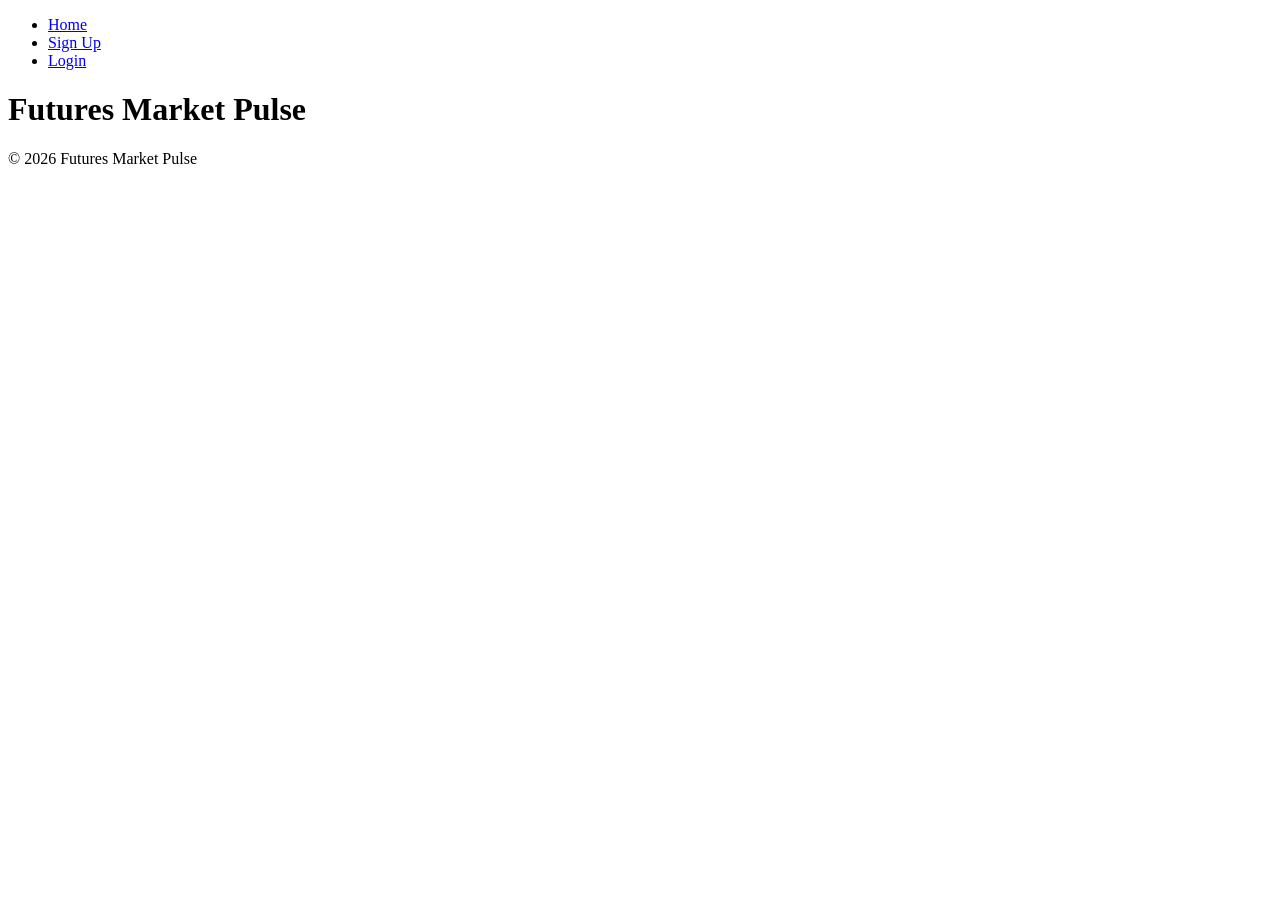
==== index.html @ 83f6058b "I added a login page, sign up page, and home page. Linked them all together. Added a checkbox to the" ====
<!DOCTYPE html>
<html lang="en">
<head>
    <meta charset="UTF-8">
    <meta name="viewport" content="width=device-width, initial-scale=1.0">
    <title>Index</title>
</head>
<body>
    <header>
        <nav>
            <ul>
            <li><a href="index.html">Home</a></li>
                <li><a href="signup.html">Sign Up</a></li>
                <li><a href="login.html">Login</a></li>
             </ul>
        </nav>
    </header>
    <main>
        <h1>Futures Market Pulse</h1>
    </main>
    <footer>
       <p>© 2026 Futures Market Pulse</p>  
    </footer>
</body>
</html>
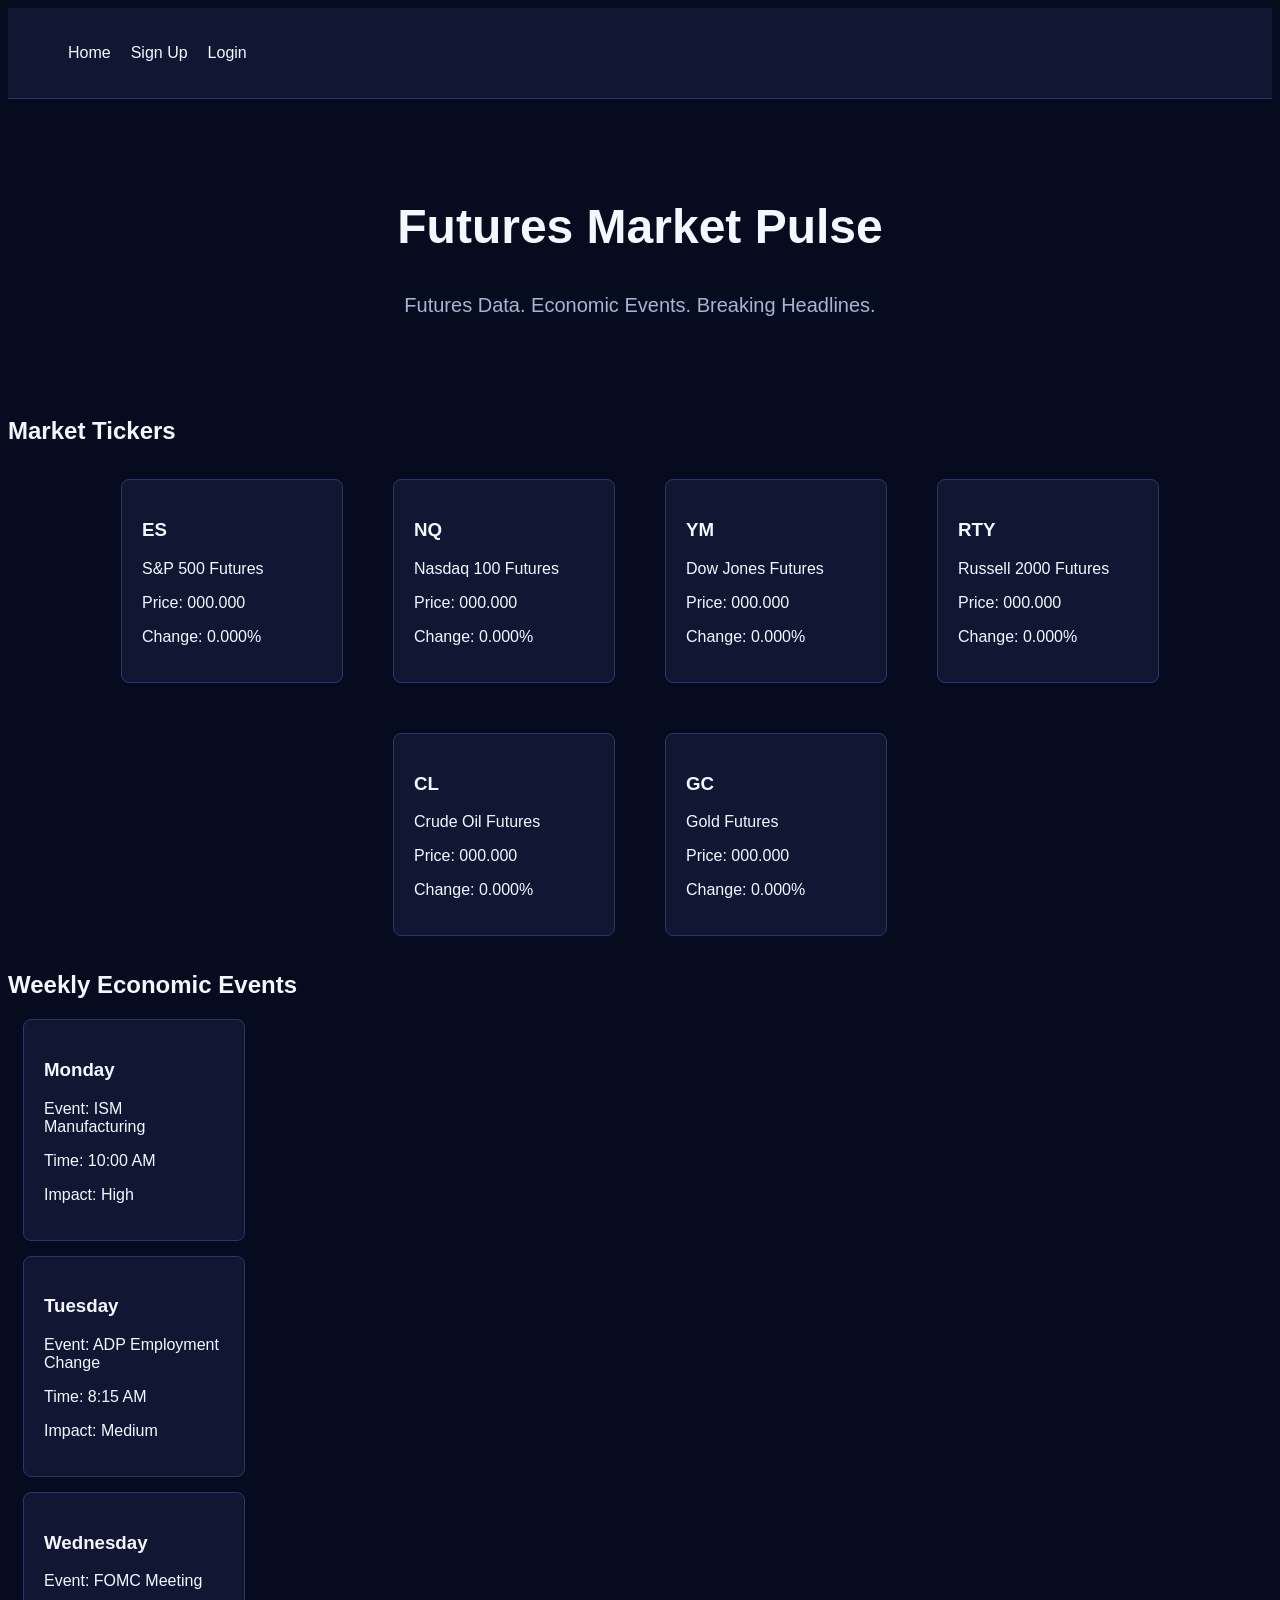
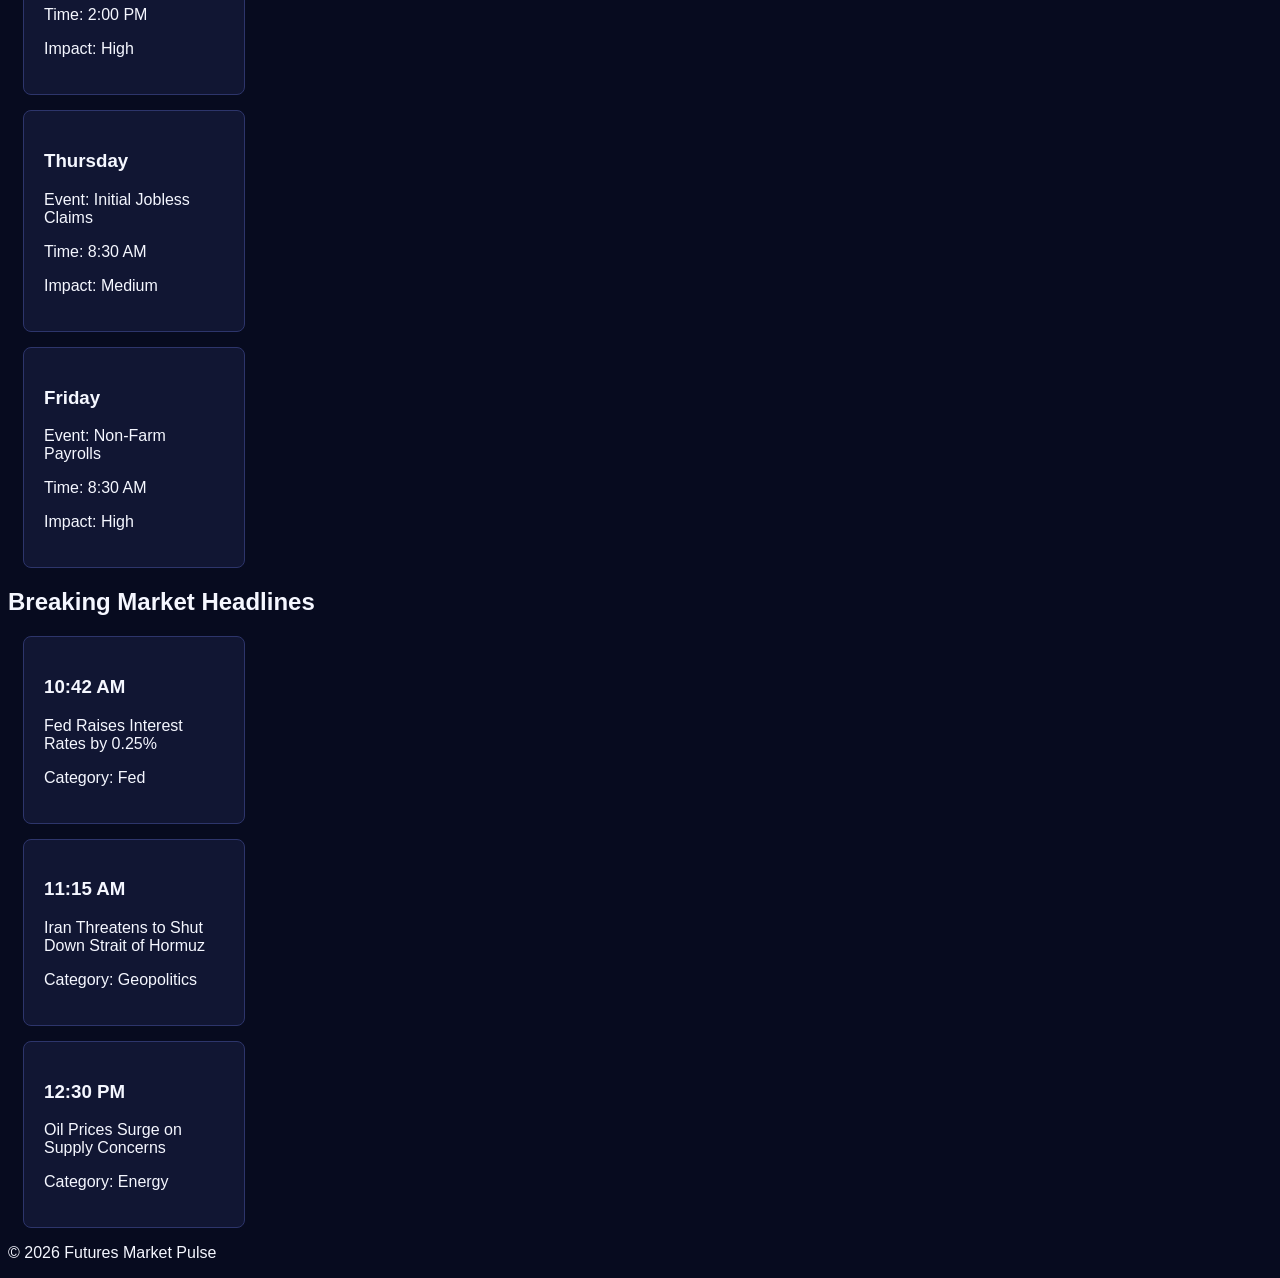
==== commit c2da23ec: "added sections and generic containers to my HTML code. I then added styling with CSS to my website. " ====
--- a/index.html
+++ b/index.html
@@ -4,19 +4,115 @@
     <meta charset="UTF-8">
     <meta name="viewport" content="width=device-width, initial-scale=1.0">
     <title>Index</title>
+    <link rel="stylesheet" href="styles.css">
 </head>
 <body>
     <header>
         <nav>
             <ul>
-            <li><a href="index.html">Home</a></li>
+                <li><a href="index.html">Home</a></li>
                 <li><a href="signup.html">Sign Up</a></li>
                 <li><a href="login.html">Login</a></li>
-             </ul>
+            </ul>
         </nav>
     </header>
     <main>
-        <h1>Futures Market Pulse</h1>
+        <section class="hero">
+            <h1>Futures Market Pulse</h1>
+            <p>Futures Data. Economic Events. Breaking Headlines.</p>
+        </section>
+        <section>
+            <h2>Market Tickers</h2>
+            <div class="card-container">
+                <div class="card">
+                    <h3>ES</h3>
+                    <p>S&P 500 Futures</p>
+                    <p>Price: 000.000</p>
+                    <p>Change: 0.000%</p>
+                </div>
+                <div class="card">
+                    <h3>NQ</h3>
+                    <p>Nasdaq 100 Futures</p>
+                    <p>Price: 000.000</p>
+                    <p>Change: 0.000%</p>
+                </div>
+                <div class="card">
+                    <h3>YM</h3>
+                    <p>Dow Jones Futures</p>
+                    <p>Price: 000.000</p>
+                    <p>Change: 0.000%</p>
+                </div>
+                <div class="card">
+                    <h3>RTY</h3>
+                    <p>Russell 2000 Futures</p>
+                    <p>Price: 000.000</p>
+                    <p>Change: 0.000%</p>
+                </div>
+                <div class="card">
+                    <h3>CL</h3>
+                    <p>Crude Oil Futures</p>
+                    <p>Price: 000.000</p>
+                    <p>Change: 0.000%</p>
+                </div>
+                <div class="card">
+                    <h3>GC</h3>
+                    <p>Gold Futures</p>
+                    <p>Price: 000.000</p>
+                    <p>Change: 0.000%</p>
+                </div>
+            </div>
+        </section>
+        <section>
+            <h2>Weekly Economic Events</h2>
+                <div class="card">
+                    <h3>Monday</h3>
+                    <p>Event: ISM Manufacturing</p>
+                    <p>Time: 10:00 AM</p>
+                    <p>Impact: High</p>
+                </div>
+                <div class="card">
+                    <h3>Tuesday</h3>
+                    <p>Event: ADP Employment Change</p>
+                    <p>Time: 8:15 AM</p>
+                    <p>Impact: Medium</p>
+                </div>
+                <div class="card">
+                    <h3>Wednesday</h3>
+                    <p>Event: FOMC Meeting</p>
+                    <p>Time: 2:00 PM</p>
+                    <p>Impact: High</p>
+                </div>
+                <div class="card">
+                    <h3>Thursday</h3>
+                    <p>Event: Initial Jobless Claims</p>
+                    <p>Time: 8:30 AM</p>
+                    <p>Impact: Medium</p>
+                </div>
+                <div class="card">
+                    <h3>Friday</h3>
+                    <p>Event: Non-Farm Payrolls</p>
+                    <p>Time: 8:30 AM</p>
+                    <p>Impact: High</p>
+                </div>
+        </section>
+        <section>
+            <h2>Breaking Market Headlines</h2>
+                <div class="card">
+                    <h3>10:42 AM</h3>
+                    <p>Fed Raises Interest Rates by 0.25%</p>
+                    <p>Category: Fed</p>
+                </div>
+                <div class="card">
+                    <h3>11:15 AM</h3>
+                    <p>Iran Threatens to Shut Down Strait of Hormuz</p>
+                    <p>Category: Geopolitics</p>
+                </div>
+                <div class="card">
+                    <h3>12:30 PM</h3>
+                    <p>Oil Prices Surge on Supply Concerns</p>
+                    <p>Category: Energy</p>
+                </div>
+        </section>
     </main>
     <footer>
        <p>© 2026 Futures Market Pulse</p>  
--- a/styles.css
+++ b/styles.css
@@ -0,0 +1,45 @@
+body {
+    background-color: #070B1F;
+    font-family: 'Arial', sans-serif;
+    color: #F5F7FF;
+}
+nav ul {
+    display: flex;
+    list-style-type: none;
+    gap: 20px;
+}
+nav a {   
+     color: #F5F7FF;
+    text-decoration: none;
+}
+header {
+    background-color: #111633;
+    padding: 20px;
+    border-bottom: 1px solid #2D356B;
+}
+.hero {
+    text-align: center;
+    padding: 60px 20px;
+}
+.hero h1 {
+    font-size: 48px;
+    color: #F5F7FF;
+}
+.hero p {
+    font-size: 20px;
+    color: #AAB3D6;
+}
+.card {
+    background-color: #111633;
+    border: 1px solid #2D356B;
+    padding: 20px;
+    margin: 15px;
+    border-radius: 8px;
+    width: 180px;
+}
+.card-container {
+    display: flex;
+    gap: 20px;
+    flex-wrap: wrap;
+    justify-content: center;
+}
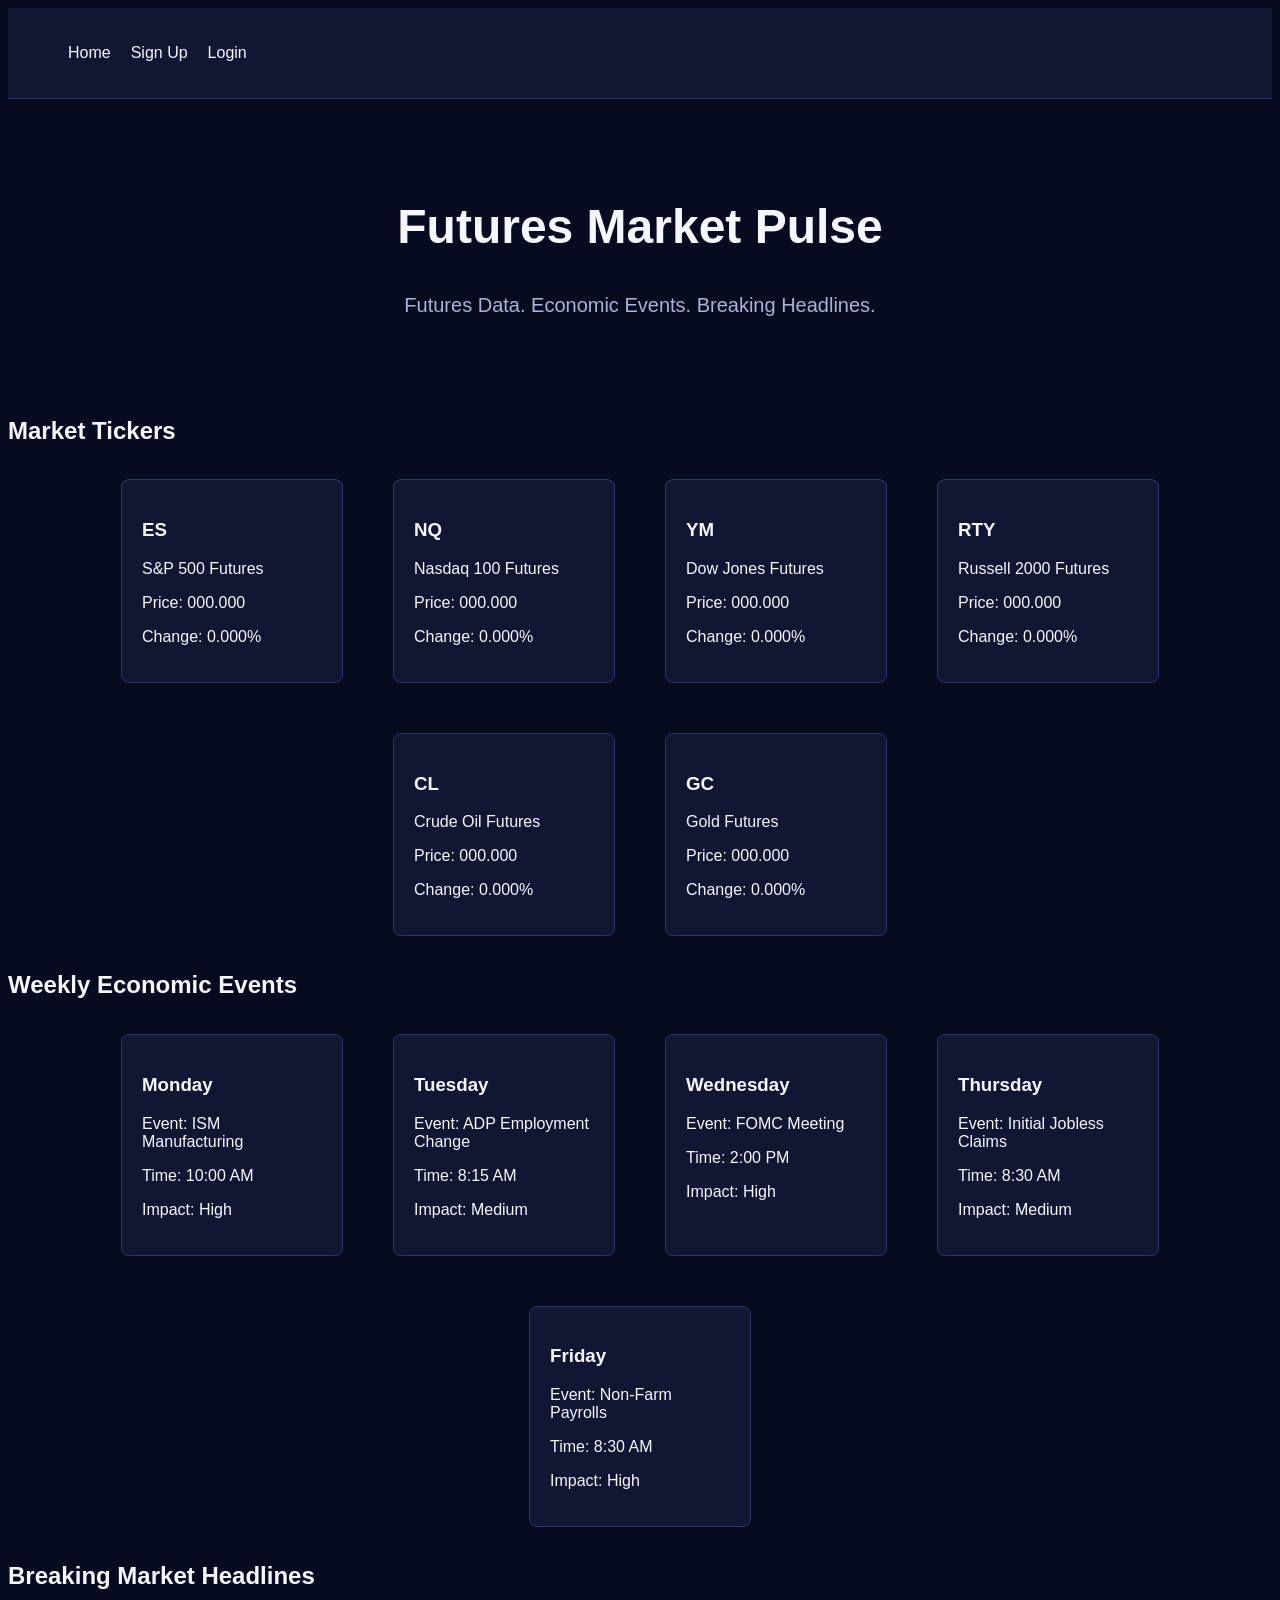
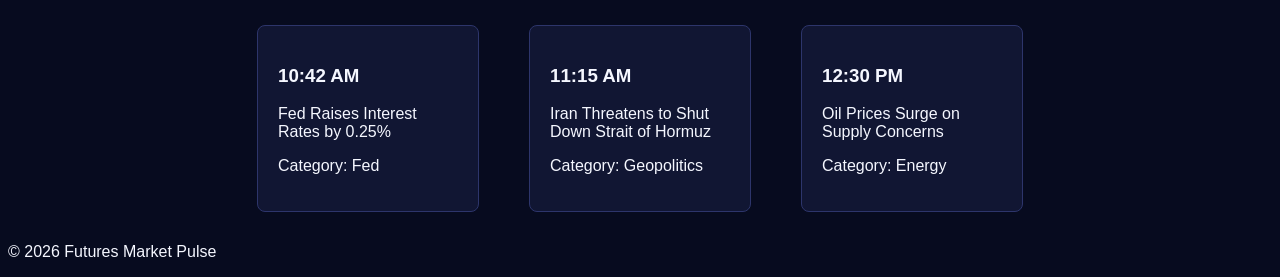
==== commit 167345dc: "added cards to my webesite" ====
--- a/index.html
+++ b/index.html
@@ -64,6 +64,7 @@
         </section>
         <section>
             <h2>Weekly Economic Events</h2>
+                <div class="card-container">
                 <div class="card">
                     <h3>Monday</h3>
                     <p>Event: ISM Manufacturing</p>
@@ -94,9 +95,11 @@
                     <p>Time: 8:30 AM</p>
                     <p>Impact: High</p>
                 </div>
+                </div>
         </section>
         <section>
             <h2>Breaking Market Headlines</h2>
+                <div class="card-container">
                 <div class="card">
                     <h3>10:42 AM</h3>
                     <p>Fed Raises Interest Rates by 0.25%</p>
@@ -112,6 +115,7 @@
                     <p>Oil Prices Surge on Supply Concerns</p>
                     <p>Category: Energy</p>
                 </div>
+                </div>
         </section>
     </main>
     <footer>
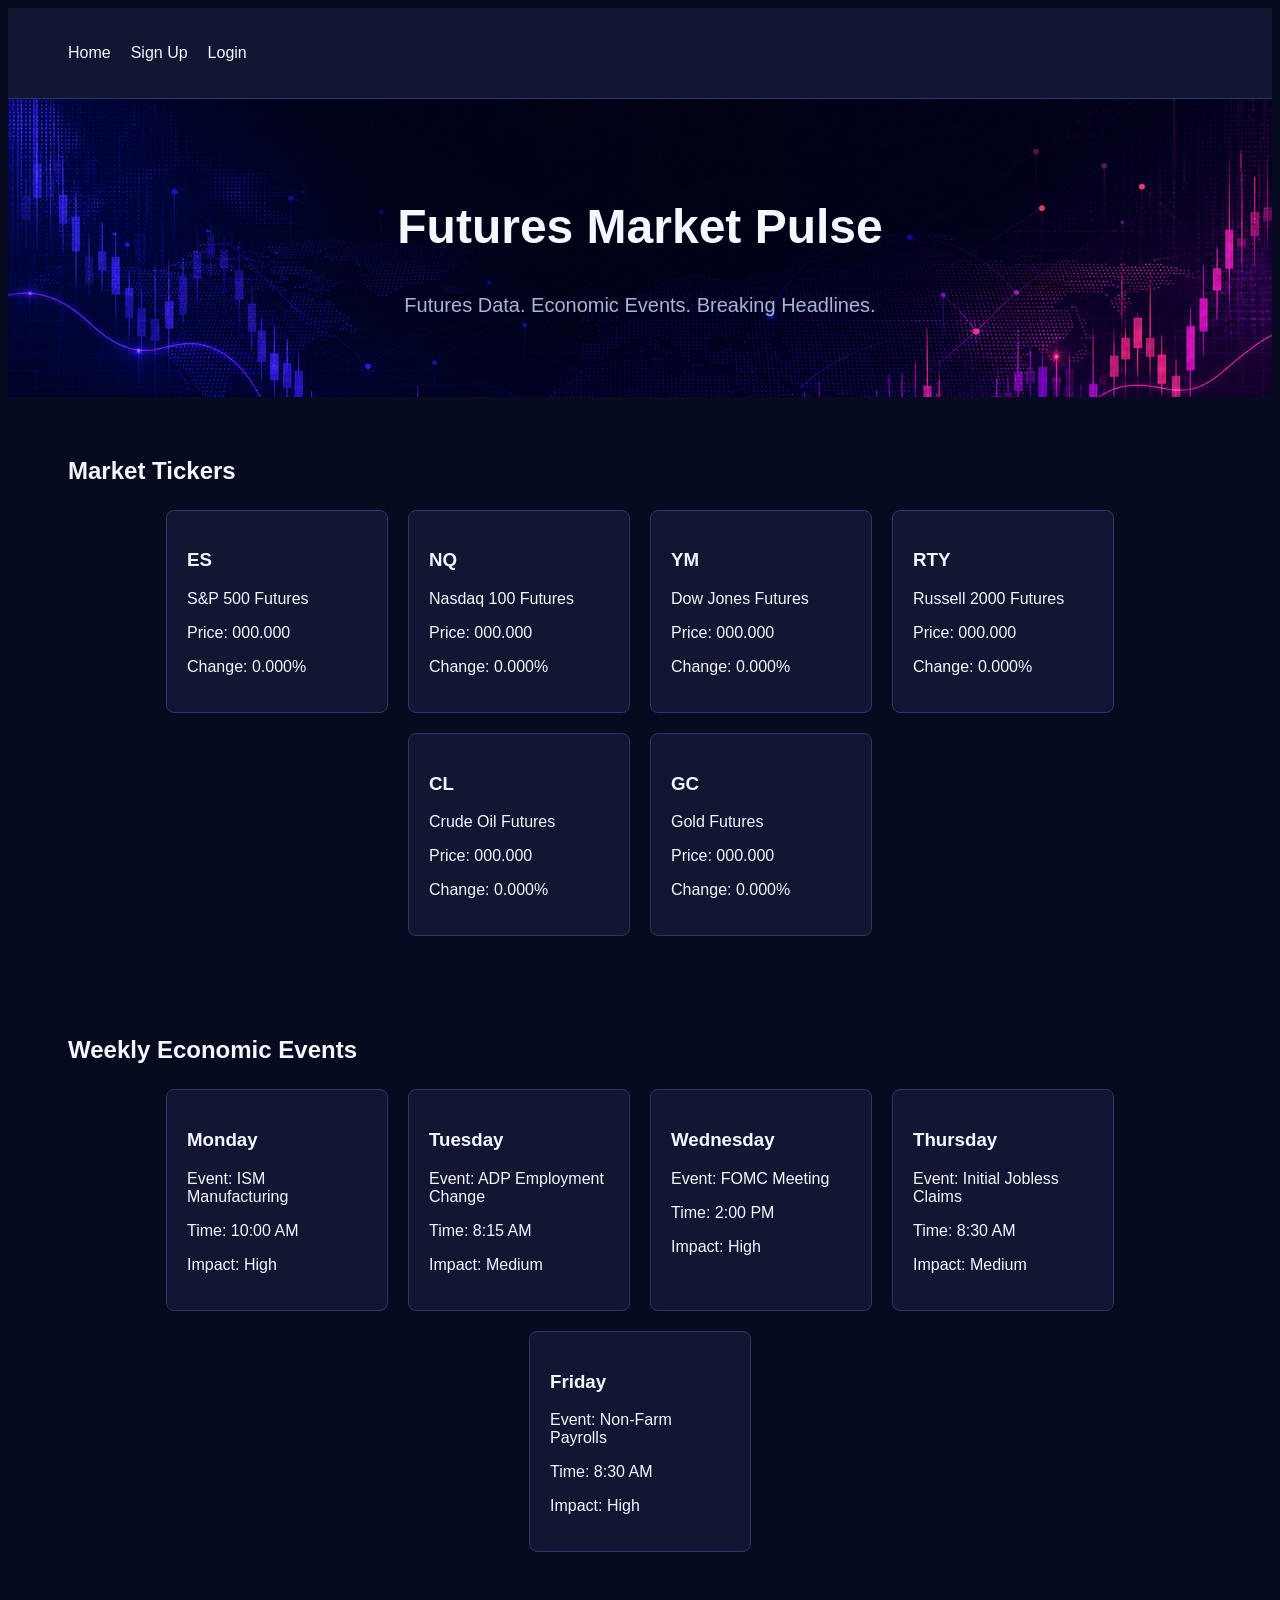
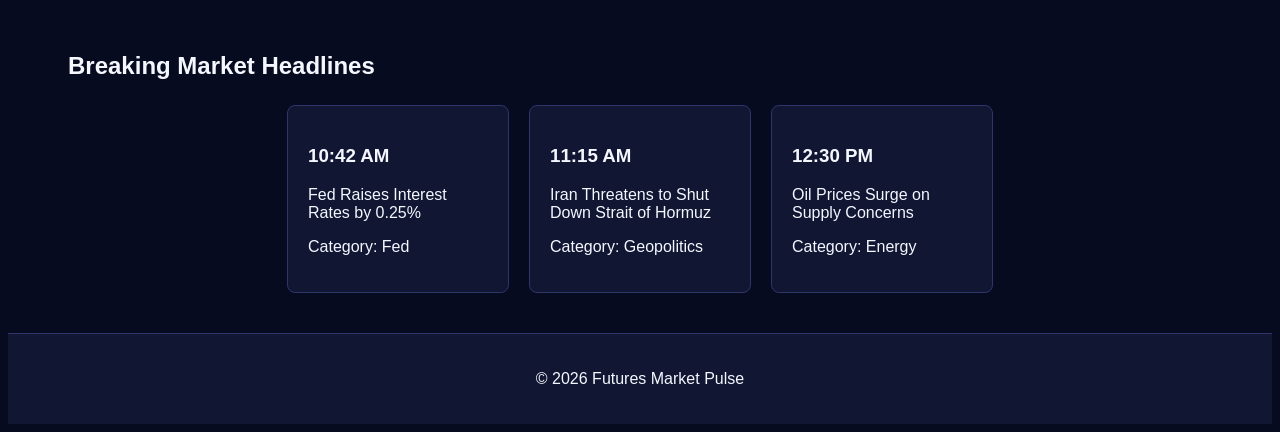
==== commit 2cc95b67: "added some image to the hero section of my page. Centered my login/sign up page." ====
--- a/index.html
+++ b/index.html
@@ -21,7 +21,7 @@
             <h1>Futures Market Pulse</h1>
             <p>Futures Data. Economic Events. Breaking Headlines.</p>
         </section>
-        <section>
+        <section class="content-section">
             <h2>Market Tickers</h2>
             <div class="card-container">
                 <div class="card">
@@ -62,7 +62,7 @@
                 </div>
             </div>
         </section>
-        <section>
+        <section class="content-section">
             <h2>Weekly Economic Events</h2>
                 <div class="card-container">
                 <div class="card">
@@ -97,7 +97,7 @@
                 </div>
                 </div>
         </section>
-        <section>
+        <section class="content-section">
             <h2>Breaking Market Headlines</h2>
                 <div class="card-container">
                 <div class="card">
--- a/styles.css
+++ b/styles.css
@@ -20,6 +20,9 @@
 .hero {
     text-align: center;
     padding: 60px 20px;
+    background-image: url("Images/hero-background.png");
+    background-size: cover;
+    background-position: center;
 }
 .hero h1 {
     font-size: 48px;
@@ -33,7 +36,6 @@
     background-color: #111633;
     border: 1px solid #2D356B;
     padding: 20px;
-    margin: 15px;
     border-radius: 8px;
     width: 180px;
 }
@@ -42,4 +44,24 @@
     gap: 20px;
     flex-wrap: wrap;
     justify-content: center;
+}
+.content-section {
+    padding: 40px 60px;
+}
+.content-section h2 {
+    margin-bottom: 25px;
+}
+footer {
+    background-color: #111633;
+    padding: 20px;
+    border-top: 1px solid #2D356B;
+    text-align: center;
+}
+.auth-form{
+    background-color: #111633;
+    border: 1px solid #2D356B;
+    padding: 20px;
+    border-radius: 8px;
+    max-width: 400px;
+    margin: 40px auto;
 }
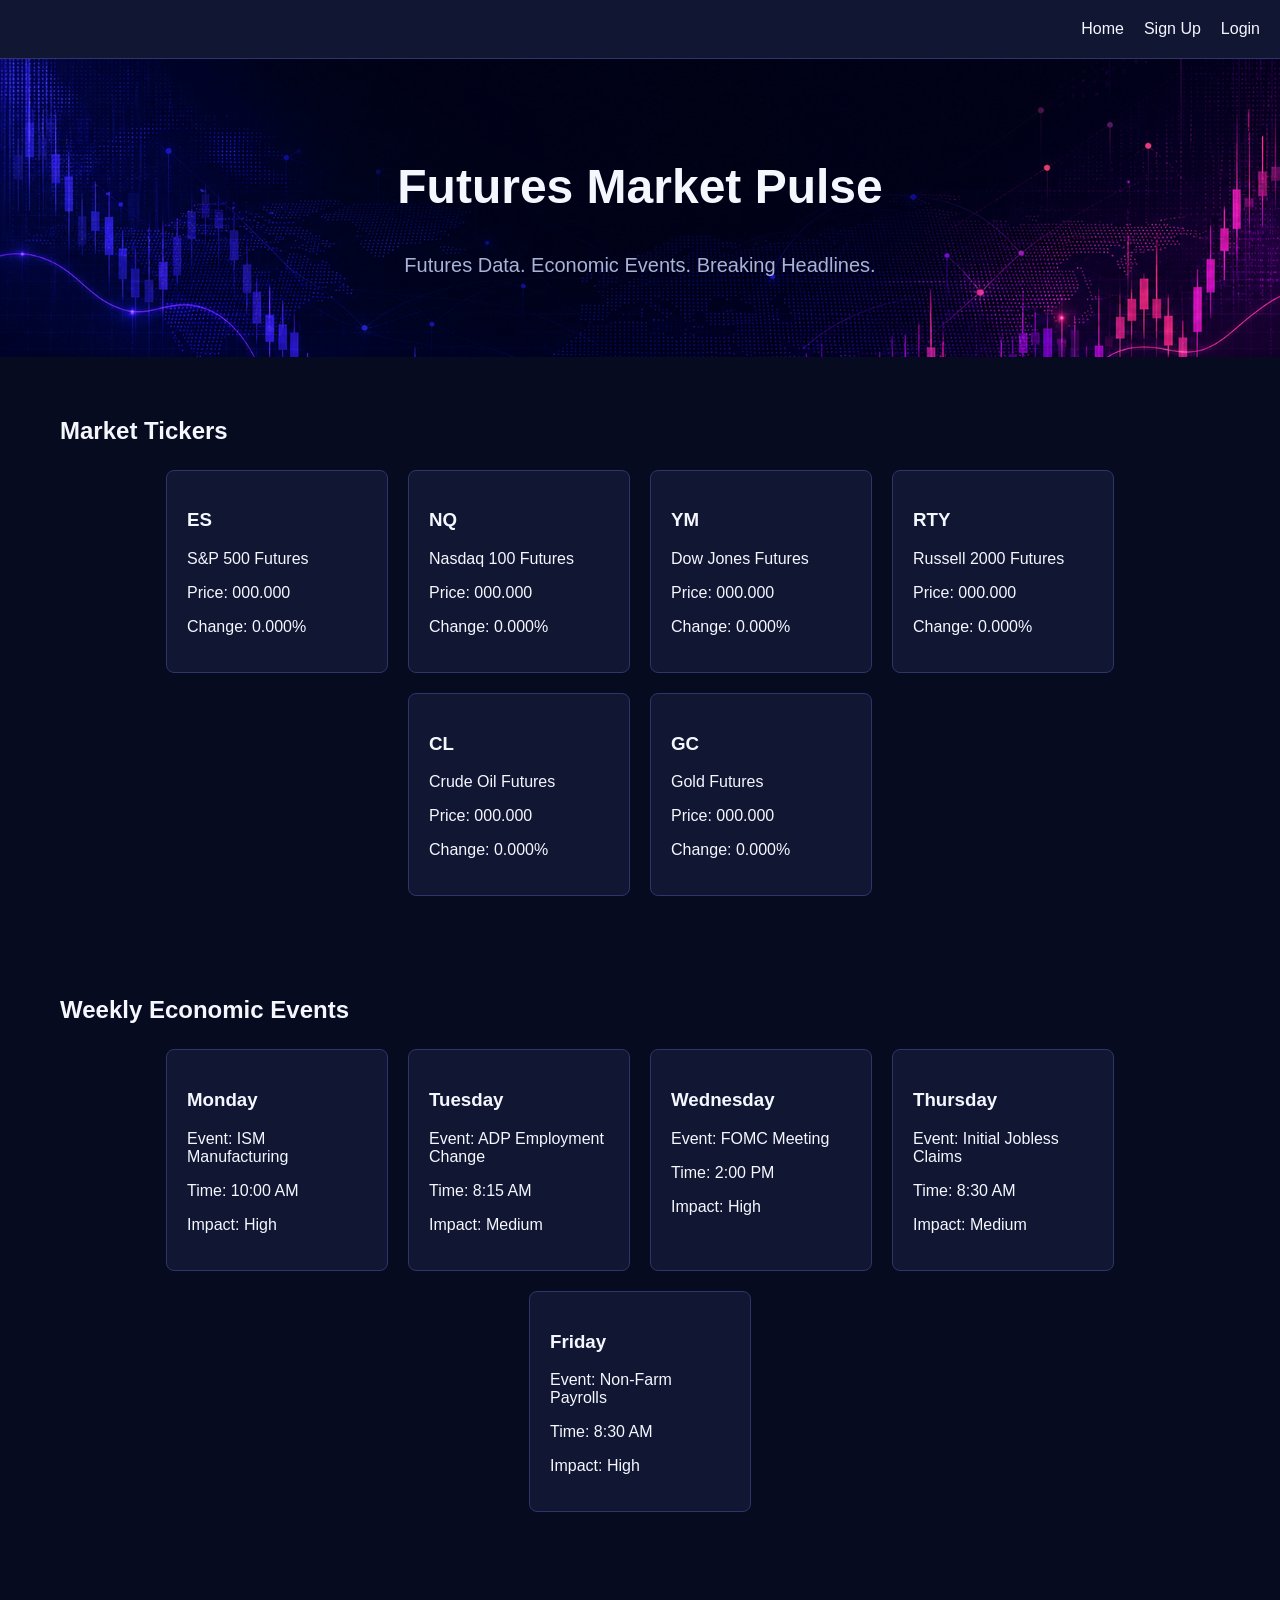
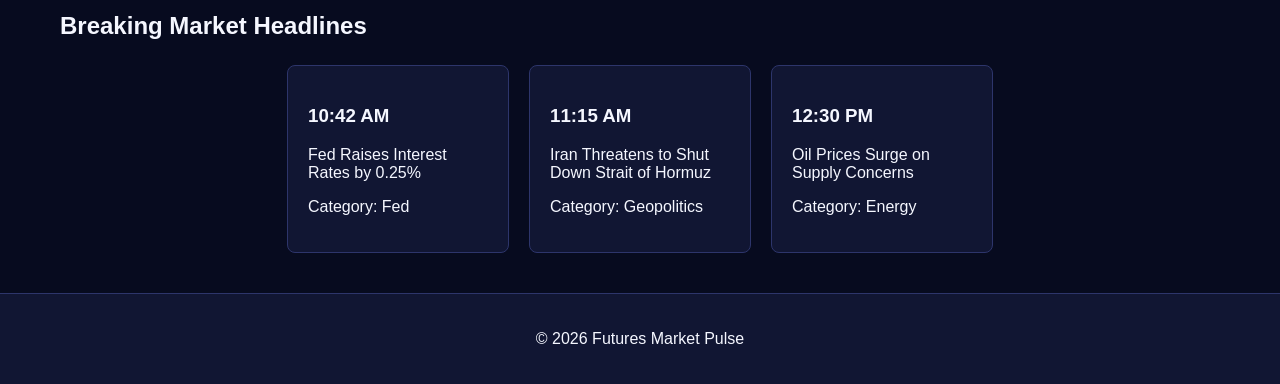
==== commit 71bb515b: "feat: complete dashboard and authentication page styling" ====
--- a/index.html
+++ b/index.html
@@ -3,7 +3,7 @@
 <head>
     <meta charset="UTF-8">
     <meta name="viewport" content="width=device-width, initial-scale=1.0">
-    <title>Index</title>
+    <title>Futures Market Pulse</title>
     <link rel="stylesheet" href="styles.css">
 </head>
 <body>
--- a/styles.css
+++ b/styles.css
@@ -2,8 +2,15 @@
     background-color: #070B1F;
     font-family: 'Arial', sans-serif;
     color: #F5F7FF;
+    margin: 0;
+    min-height: 100vh;
+    display: flex;
+    flex-direction: column;
 }
 nav ul {
+    margin: 0;
+    padding: 0;
+    justify-content: flex-end;
     display: flex;
     list-style-type: none;
     gap: 20px;
@@ -11,6 +18,9 @@
 nav a {   
      color: #F5F7FF;
     text-decoration: none;
+}
+nav a:hover {
+    color: #8B5CF6;
 }
 header {
     background-color: #111633;
@@ -57,11 +67,46 @@
     border-top: 1px solid #2D356B;
     text-align: center;
 }
-.auth-form{
+.auth-form {
     background-color: #111633;
     border: 1px solid #2D356B;
     padding: 20px;
     border-radius: 8px;
     max-width: 400px;
     margin: 40px auto;
+}
+.auth-form button {
+    width: 100%;
+    padding: 12px;
+    background-color: #8B5CF6;
+    color: #F5F7FF;
+    border: none;
+    border-radius: 4px;
+    cursor: pointer;
+}
+.auth-form button:hover {
+    background-color: #7C3AED;
+}
+.form-input {
+    display: block;
+    width: 100%;
+    padding: 12px;
+    box-sizing: border-box;
+    background-color: #070B1F;
+    color: #F5F7FF;
+    border: 1px solid #2D356B;
+    border-radius: 4px;
+    margin-top: 6px;
+    margin-bottom: 20px;
+}
+.form-input:focus {
+    outline: 2px solid #8B5CF6;
+    border-color:  #8B5CF6;
+}
+.auth-page h1 {
+    text-align: center;
+    margin-top: 40px;
+}
+main {
+    flex: 1;
 }
